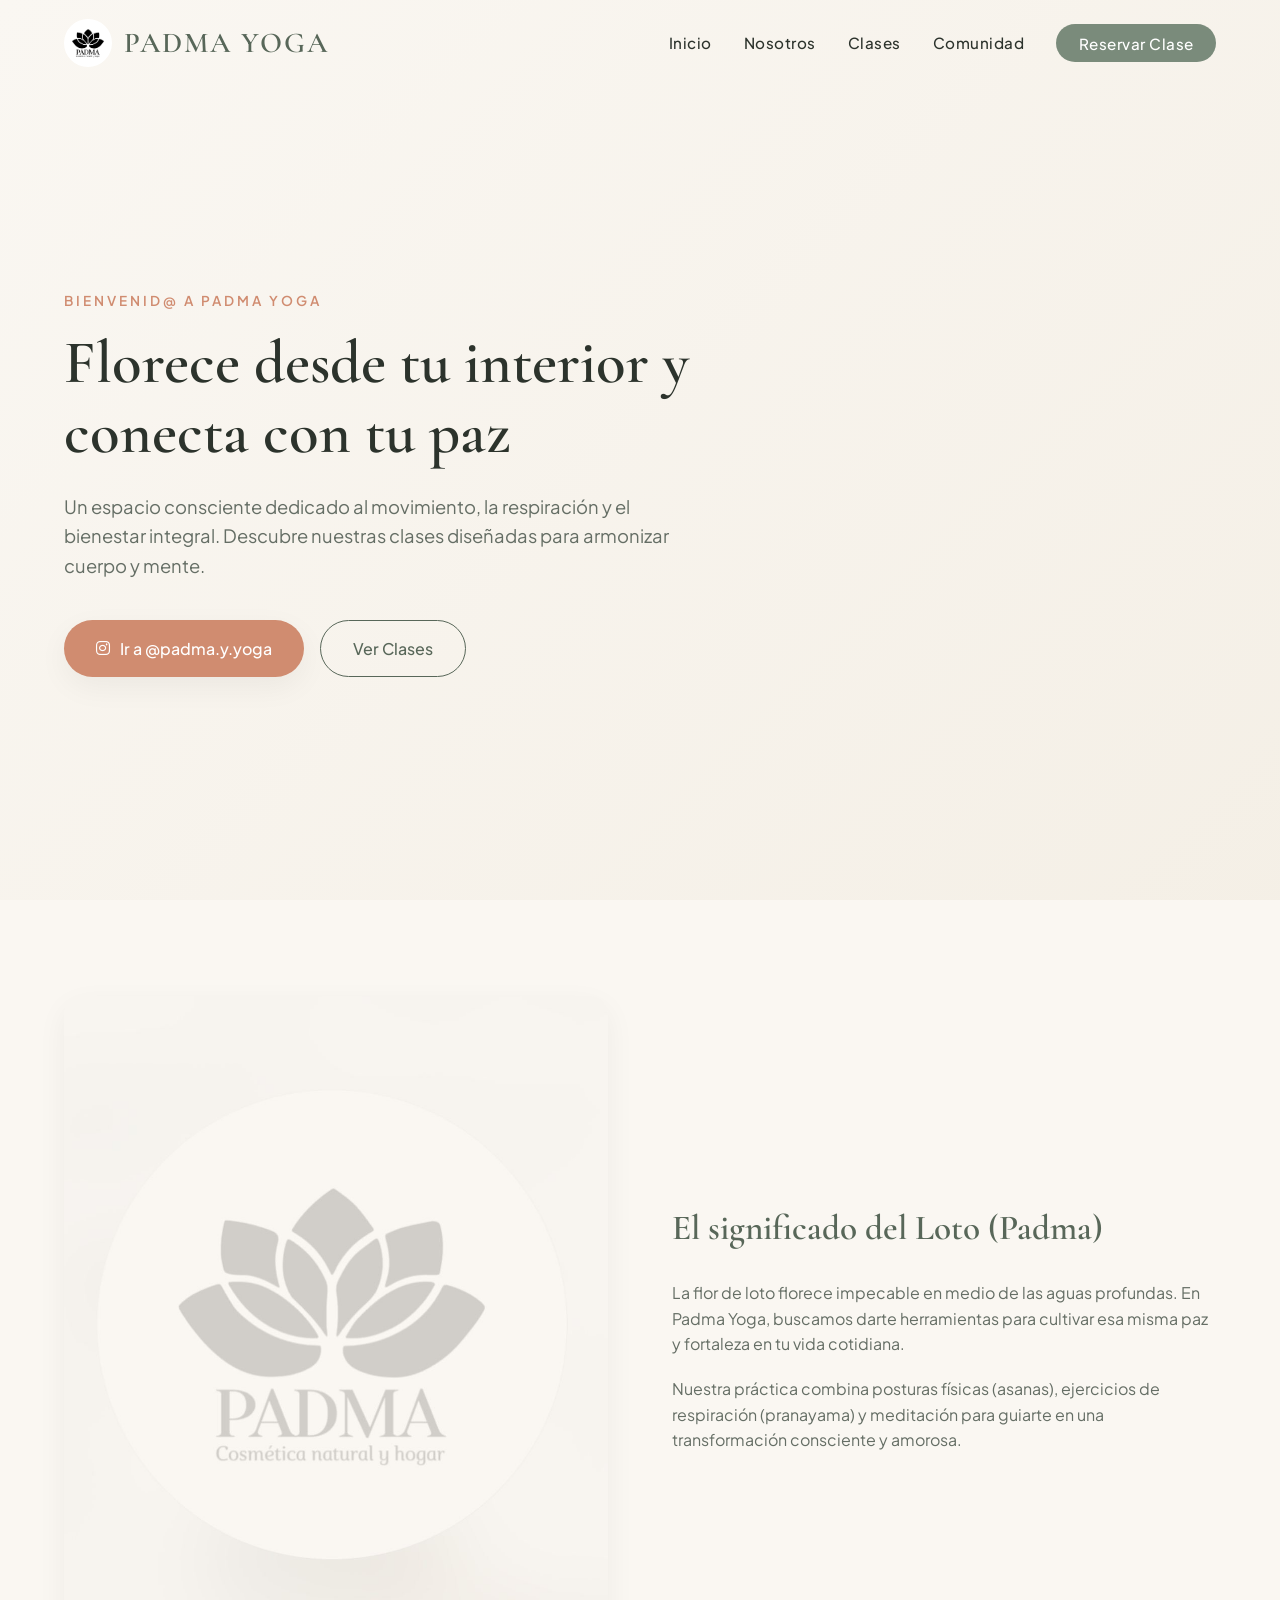
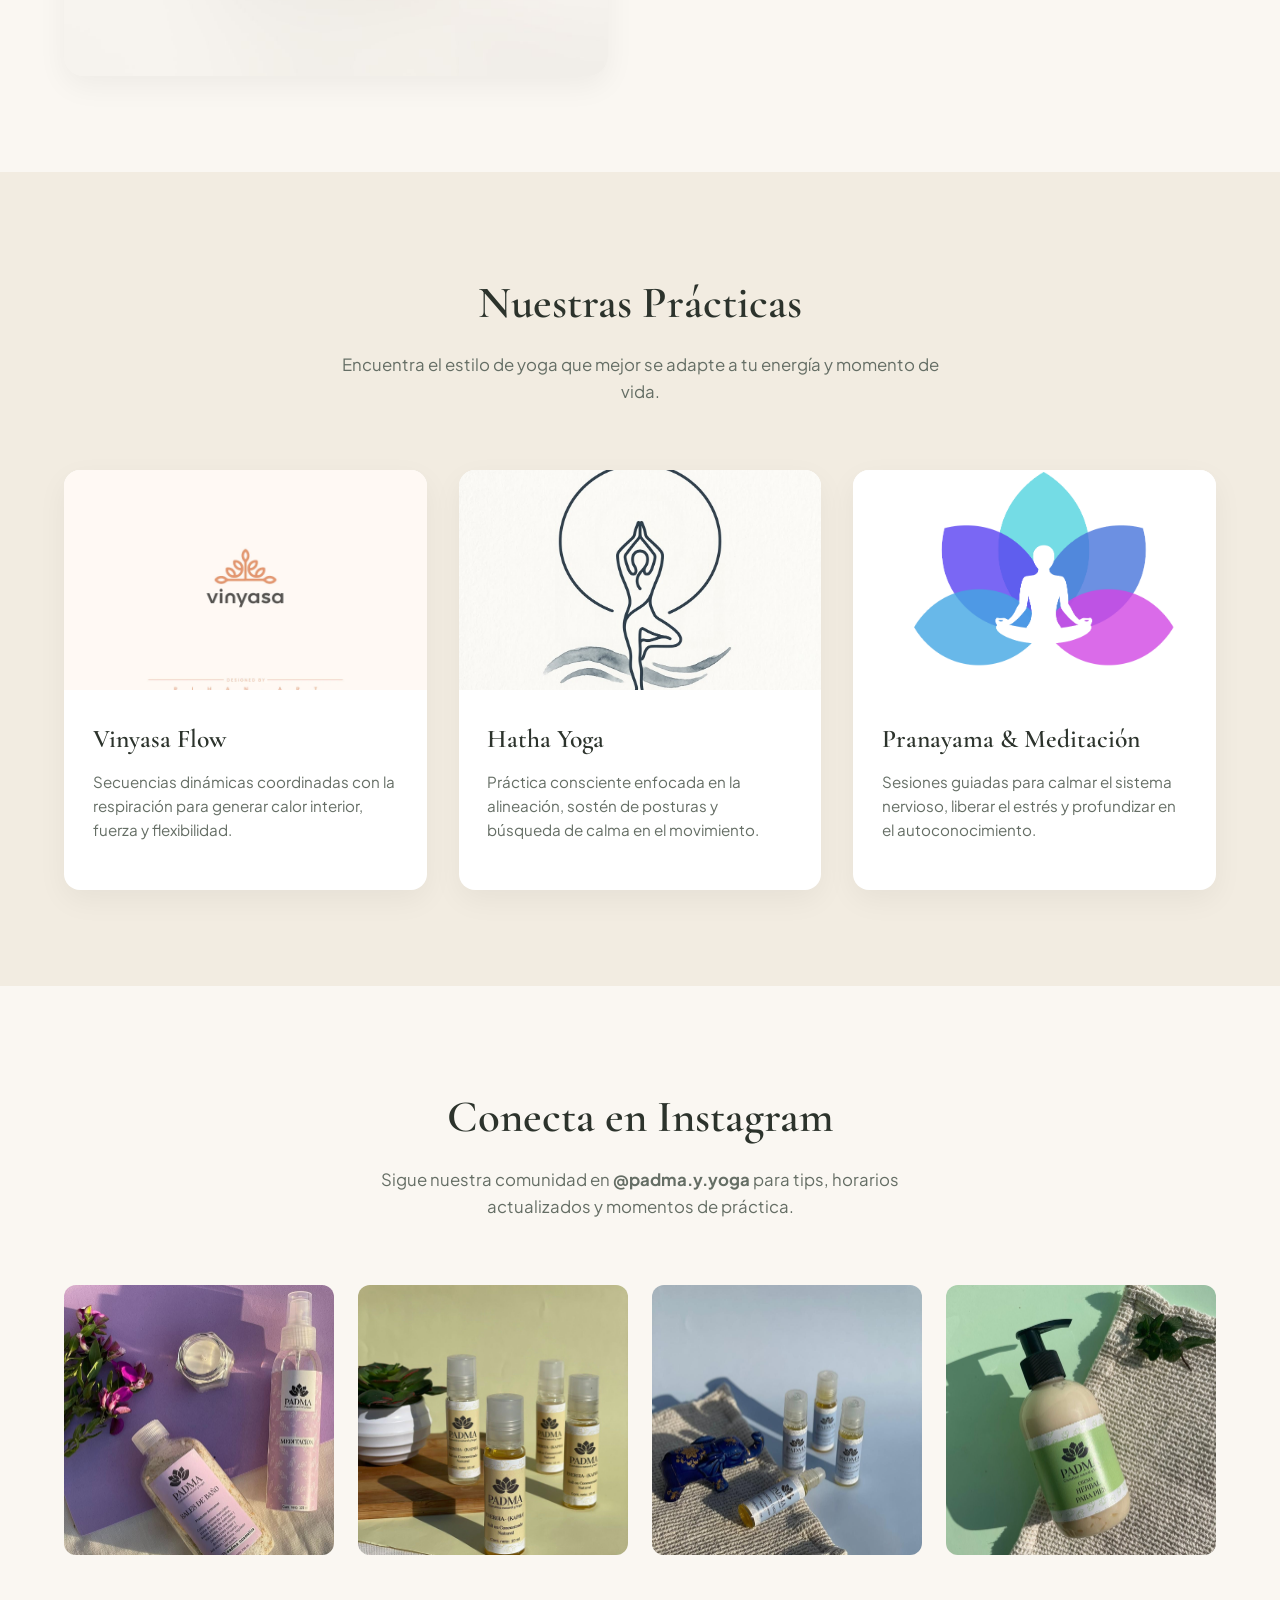
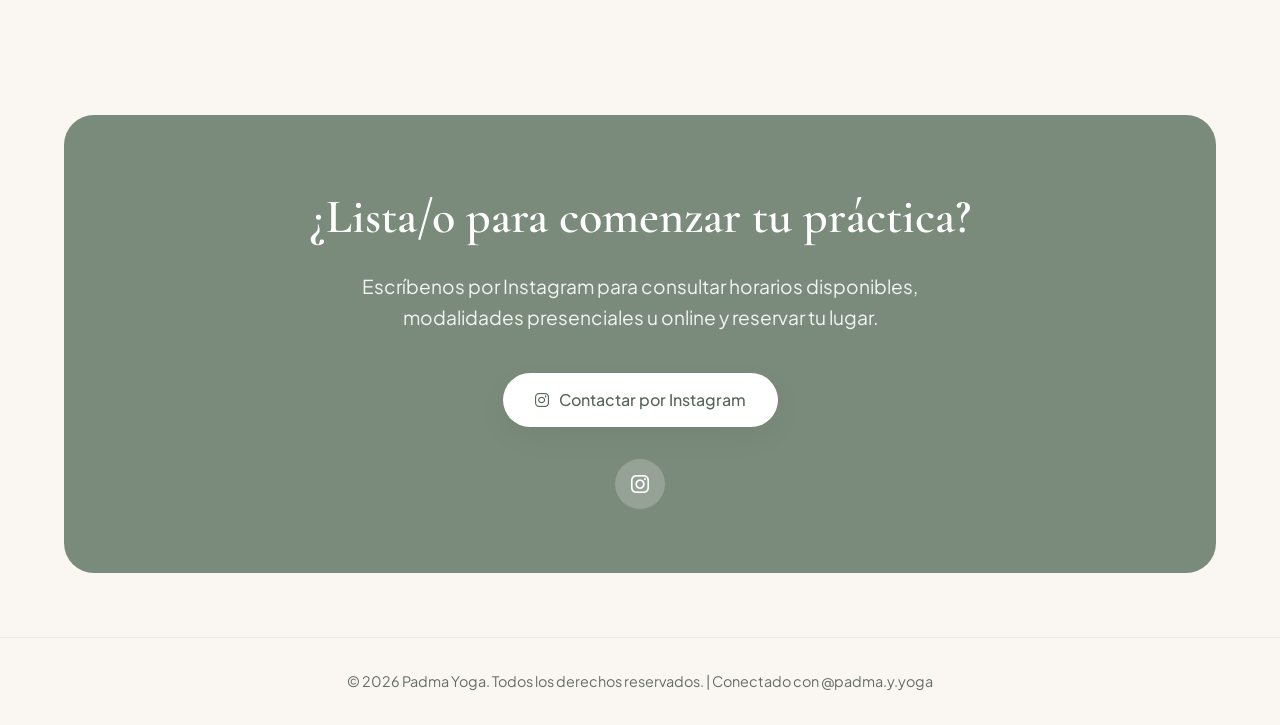
==== index.html @ 673129fe "version 0 generica" ====
<!DOCTYPE html>
<html lang="es">

<head>
    <meta charset="UTF-8">
    <meta name="viewport" content="width=device-width, initial-scale=1.0">
    <title>Padma Yoga | Encuentra tu paz interior</title>
    <!-- Google Fonts -->
    <link rel="preconnect" href="https://fonts.googleapis.com">
    <link rel="preconnect" href="https://fonts.gstatic.com" crossorigin>
    <link
        href="https://fonts.googleapis.com/css2?family=Cormorant+Garamond:ital,wght@0,400;0,600;1,400&family=Plus+Jakarta+Sans:wght@300;400;500;600&display=swap"
        rel="stylesheet">
    <!-- Font Awesome Icons -->
    <link rel="stylesheet" href="https://cdnjs.cloudflare.com/ajax/libs/font-awesome/6.4.0/css/all.min.css">

    <style>
        :root {
            --bg-primary: #FAF7F2;
            --bg-secondary: #F2ECE1;
            --accent-sage: #7A8B7B;
            --accent-sage-dark: #586759;
            --accent-terracotta: #D08C70;
            --text-main: #2C332C;
            --text-muted: #656E65;
            --white: #FFFFFF;
            --shadow-soft: 0 10px 30px rgba(0, 0, 0, 0.05);
            --transition-smooth: all 0.4s cubic-bezier(0.16, 1, 0.3, 1);
        }

        * {
            margin: 0;
            padding: 0;
            box-sizing: border-box;
        }

        html {
            scroll-behavior: smooth;
            font-size: 16px;
        }

        body {
            font-family: 'Plus Jakarta Sans', sans-serif;
            background-color: var(--bg-primary);
            color: var(--text-main);
            line-height: 1.6;
            overflow-x: hidden;
        }

        h1,
        h2,
        h3,
        h4,
        .brand-logo-text {
            font-family: 'Cormorant Garamond', serif;
            font-weight: 600;
        }

        /* --- Animations CSS --- */
        .reveal {
            opacity: 0;
            transform: translateY(30px);
            transition: var(--transition-smooth);
        }

        .reveal.active {
            opacity: 1;
            transform: translateY(0);
        }

        /* --- Header & Nav --- */
        header {
            position: fixed;
            top: 0;
            left: 0;
            width: 100%;
            padding: 1.2rem 5%;
            display: flex;
            justify-content: space-between;
            align-items: center;
            z-index: 1000;
            transition: var(--transition-smooth);
        }

        header.scrolled {
            background: rgba(250, 247, 242, 0.95);
            backdrop-filter: blur(10px);
            padding: 0.8rem 5%;
            box-shadow: 0 4px 20px rgba(0, 0, 0, 0.04);
        }

        .brand-logo {
            text-decoration: none;
            display: flex;
            align-items: center;
            gap: 12px;
        }

        /* Estilo para el Logo en Imagen */
        .brand-logo img {
            height: 48px;
            width: auto;
            object-fit: contain;
            border-radius: 50%;
        }

        .brand-logo-text {
            font-size: 1.8rem;
            letter-spacing: 2px;
            color: var(--accent-sage-dark);
        }

        nav ul {
            display: flex;
            list-style: none;
            gap: 2rem;
            align-items: center;
        }

        nav a {
            text-decoration: none;
            color: var(--text-main);
            font-weight: 500;
            font-size: 0.95rem;
            letter-spacing: 0.5px;
            transition: var(--transition-smooth);
            position: relative;
        }

        nav a::after {
            content: '';
            position: absolute;
            bottom: -5px;
            left: 0;
            width: 0;
            height: 2px;
            background-color: var(--accent-terracotta);
            transition: var(--transition-smooth);
        }

        nav a:hover::after {
            width: 100%;
        }

        .btn-nav {
            background-color: var(--accent-sage);
            color: var(--white) !important;
            padding: 0.6rem 1.4rem;
            border-radius: 50px;
            transition: var(--transition-smooth) !important;
        }

        .btn-nav:hover {
            background-color: var(--accent-sage-dark);
            transform: translateY(-2px);
        }

        .btn-nav::after {
            display: none;
        }

        /* --- Hero Section --- */
        .hero {
            min-height: 100vh;
            display: flex;
            align-items: center;
            padding: 8rem 5% 4rem;
            position: relative;
            background: linear-gradient(135deg, rgba(250, 247, 242, 0.85) 0%, rgba(242, 236, 225, 0.7) 100%),
                url('https://images.unsplash.com/photo-1545205597-3d9d02c29597?auto=format&fit=crop&w=1920&q=80') center/cover no-repeat;
        }

        .hero-content {
            max-width: 650px;
        }

        .hero-tag {
            display: inline-block;
            text-transform: uppercase;
            font-size: 0.85rem;
            letter-spacing: 3px;
            color: var(--accent-terracotta);
            font-weight: 600;
            margin-bottom: 1rem;
        }

        .hero h1 {
            font-size: 3.8rem;
            line-height: 1.15;
            color: var(--text-main);
            margin-bottom: 1.5rem;
        }

        .hero p {
            font-size: 1.15rem;
            color: var(--text-muted);
            margin-bottom: 2.5rem;
        }

        .hero-btns {
            display: flex;
            gap: 1rem;
            flex-wrap: wrap;
        }

        .btn-primary {
            background-color: var(--accent-terracotta);
            color: var(--white);
            padding: 0.9rem 2rem;
            border-radius: 50px;
            text-decoration: none;
            font-weight: 500;
            display: inline-flex;
            align-items: center;
            gap: 10px;
            transition: var(--transition-smooth);
            box-shadow: var(--shadow-soft);
        }

        .btn-primary:hover {
            background-color: #b8755b;
            transform: translateY(-3px);
        }

        .btn-secondary {
            border: 1px solid var(--accent-sage-dark);
            color: var(--accent-sage-dark);
            padding: 0.9rem 2rem;
            border-radius: 50px;
            text-decoration: none;
            font-weight: 500;
            transition: var(--transition-smooth);
        }

        .btn-secondary:hover {
            background-color: var(--accent-sage);
            color: var(--white);
            border-color: var(--accent-sage);
        }

        /* --- Section Styling --- */
        section {
            padding: 6rem 5%;
        }

        .section-header {
            text-align: center;
            max-width: 600px;
            margin: 0 auto 4rem;
        }

        .section-header h2 {
            font-size: 2.8rem;
            margin-bottom: 0.8rem;
            color: var(--text-main);
        }

        .section-header p {
            color: var(--text-muted);
            font-size: 1.05rem;
        }

        /* --- About Section --- */
        .about-grid {
            display: grid;
            grid-template-columns: 1fr 1fr;
            gap: 4rem;
            align-items: center;
        }

        .about-image {
            position: relative;
            border-radius: 20px;
            overflow: hidden;
            box-shadow: var(--shadow-soft);
        }

        .about-image img {
            width: 100%;
            height: 100%;
            object-fit: cover;
            display: block;
            transition: var(--transition-smooth);
        }

        .about-image:hover img {
            transform: scale(1.03);
        }

        .about-text h3 {
            font-size: 2.2rem;
            margin-bottom: 1.5rem;
            color: var(--accent-sage-dark);
        }

        .about-text p {
            margin-bottom: 1.2rem;
            color: var(--text-muted);
        }

        /* --- Classes Section --- */
        .classes {
            background-color: var(--bg-secondary);
        }

        .classes-grid {
            display: grid;
            grid-template-columns: repeat(auto-fit, minmax(280px, 1fr));
            gap: 2rem;
        }

        .class-card {
            background: var(--white);
            border-radius: 16px;
            overflow: hidden;
            box-shadow: var(--shadow-soft);
            transition: var(--transition-smooth);
        }

        .class-card:hover {
            transform: translateY(-8px);
        }

        .class-img {
            height: 220px;
            overflow: hidden;
        }

        .class-img img {
            width: 100%;
            height: 100%;
            object-fit: cover;
            transition: var(--transition-smooth);
        }

        .class-card:hover .class-img img {
            transform: scale(1.05);
        }

        .class-info {
            padding: 1.8rem;
        }

        .class-info h3 {
            font-size: 1.6rem;
            margin-bottom: 0.6rem;
        }

        .class-info p {
            color: var(--text-muted);
            font-size: 0.95rem;
            margin-bottom: 1.2rem;
        }

        /* --- Instagram Feed --- */
        .insta-feed {
            text-align: center;
        }

        .insta-grid {
            display: grid;
            grid-template-columns: repeat(auto-fit, minmax(200px, 1fr));
            gap: 1.5rem;
            margin-top: 2rem;
        }

        .insta-item {
            position: relative;
            border-radius: 12px;
            overflow: hidden;
            aspect-ratio: 1;
        }

        .insta-item img {
            width: 100%;
            height: 100%;
            object-fit: cover;
            transition: var(--transition-smooth);
        }

        .insta-overlay {
            position: absolute;
            inset: 0;
            background: rgba(122, 139, 123, 0.85);
            display: flex;
            align-items: center;
            justify-content: center;
            opacity: 0;
            transition: var(--transition-smooth);
            color: var(--white);
            font-size: 1.8rem;
        }

        .insta-item:hover .insta-overlay {
            opacity: 1;
        }

        .insta-item:hover img {
            transform: scale(1.08);
        }

        /* --- Contact Section --- */
        .contact {
            background-color: var(--accent-sage);
            color: var(--white);
            border-radius: 30px;
            margin: 4rem 5%;
            padding: 4rem 3rem;
            text-align: center;
        }

        .contact h2 {
            color: var(--white);
            font-size: 3rem;
            margin-bottom: 1rem;
        }

        .contact p {
            font-size: 1.2rem;
            max-width: 600px;
            margin: 0 auto 2.5rem;
            opacity: 0.9;
        }

        .social-links {
            display: flex;
            justify-content: center;
            gap: 1.5rem;
            margin-top: 2rem;
        }

        .social-btn {
            width: 50px;
            height: 50px;
            border-radius: 50%;
            background: rgba(255, 255, 255, 0.2);
            color: var(--white);
            display: flex;
            align-items: center;
            justify-content: center;
            font-size: 1.3rem;
            text-decoration: none;
            transition: var(--transition-smooth);
        }

        .social-btn:hover {
            background: var(--white);
            color: var(--accent-sage-dark);
            transform: translateY(-4px);
        }

        /* --- Footer --- */
        footer {
            text-align: center;
            padding: 2rem 5%;
            color: var(--text-muted);
            font-size: 0.9rem;
            border-top: 1px solid rgba(0, 0, 0, 0.05);
        }

        @media (max-width: 768px) {
            header {
                padding: 1rem 5%;
            }

            nav ul {
                display: none;
            }

            .hero h1 {
                font-size: 2.8rem;
            }

            .about-grid {
                grid-template-columns: 1fr;
            }

            .contact h2 {
                font-size: 2.2rem;
            }
        }
    </style>
</head>

<body>

    <!-- Header Navigation -->
    <header id="header">
        <a href="#" class="brand-logo">
            <!-- REEMPLAZAR CON LA FOTO DE PERFIL / LOGO -->
            <img src="logo-padma.jpg" alt="Padma Yoga Logo">
            <span class="brand-logo-text">PADMA YOGA</span>
        </a>
        <nav>
            <ul>
                <li><a href="#inicio">Inicio</a></li>
                <li><a href="#nosotros">Nosotros</a></li>
                <li><a href="#clases">Clases</a></li>
                <li><a href="#comunidad">Comunidad</a></li>
                <li><a href="https://www.instagram.com/padma.y.yoga/" target="_blank" class="btn-nav">Reservar Clase</a>
                </li>
            </ul>
        </nav>
    </header>

    <!-- Hero Section -->
    <section class="hero" id="inicio">
        <div class="hero-content reveal">
            <span class="hero-tag">Bienvenid@ a Padma Yoga</span>
            <h1>Florece desde tu interior y conecta con tu paz</h1>
            <p>Un espacio consciente dedicado al movimiento, la respiración y el bienestar integral. Descubre nuestras
                clases diseñadas para armonizar cuerpo y mente.</p>
            <div class="hero-btns">
                <a href="https://www.instagram.com/padma.y.yoga/" target="_blank" class="btn-primary">
                    <i class="fa-brands fa-instagram"></i> Ir a @padma.y.yoga
                </a>
                <a href="#clases" class="btn-secondary">Ver Clases</a>
            </div>
        </div>
    </section>

    <!-- About Section -->
    <section id="nosotros">
        <div class="about-grid">
            <div class="about-image reveal">
                <!-- REEMPLAZAR CON UNA FOTO REAL DE TU PERFIL -->
                <img src="foto-nosotros.jpg" alt="Práctica en Padma Yoga">
            </div>
            <div class="about-text reveal">
                <h3>El significado del Loto (Padma)</h3>
                <p>La flor de loto florece impecable en medio de las aguas profundas. En Padma Yoga, buscamos darte
                    herramientas para cultivar esa misma paz y fortaleza en tu vida cotidiana.</p>
                <p>Nuestra práctica combina posturas físicas (asanas), ejercicios de respiración (pranayama) y
                    meditación para guiarte en una transformación consciente y amorosa.</p>
            </div>
        </div>
    </section>

    <!-- Classes Section -->
    <section class="classes" id="clases">
        <div class="section-header reveal">
            <h2>Nuestras Prácticas</h2>
            <p>Encuentra el estilo de yoga que mejor se adapte a tu energía y momento de vida.</p>
        </div>
        <div class="classes-grid">
            <div class="class-card reveal">
                <div class="class-img">
                    <img src="clase-vinyasa.jpg" alt="Vinyasa Flow">
                </div>
                <div class="class-info">
                    <h3>Vinyasa Flow</h3>
                    <p>Secuencias dinámicas coordinadas con la respiración para generar calor interior, fuerza y
                        flexibilidad.</p>
                </div>
            </div>
            <div class="class-card reveal">
                <div class="class-img">
                    <img src="clase-hatha.jpg" alt="Hatha Yoga">
                </div>
                <div class="class-info">
                    <h3>Hatha Yoga</h3>
                    <p>Práctica consciente enfocada en la alineación, sostén de posturas y búsqueda de calma en el
                        movimiento.</p>
                </div>
            </div>
            <div class="class-card reveal">
                <div class="class-img">
                    <img src="clase-meditacion.jpg" alt="Pranayama & Meditación">
                </div>
                <div class="class-info">
                    <h3>Pranayama & Meditación</h3>
                    <p>Sesiones guiadas para calmar el sistema nervioso, liberar el estrés y profundizar en el
                        autoconocimiento.</p>
                </div>
            </div>
        </div>
    </section>

    <!-- Instagram Section con Fotos Reales -->
    <section class="insta-feed" id="comunidad">
        <div class="section-header reveal">
            <h2>Conecta en Instagram</h2>
            <p>Sigue nuestra comunidad en <strong>@padma.y.yoga</strong> para tips, horarios actualizados y momentos de
                práctica.</p>
        </div>
        <div class="insta-grid">
            <a href="https://www.instagram.com/padma.y.yoga/" target="_blank" class="insta-item reveal">
                <img src="insta-1.jpg" alt="Publicación Padma Yoga 1">
                <div class="insta-overlay"><i class="fa-brands fa-instagram"></i></div>
            </a>
            <a href="https://www.instagram.com/padma.y.yoga/" target="_blank" class="insta-item reveal">
                <img src="insta-2.jpg" alt="Publicación Padma Yoga 2">
                <div class="insta-overlay"><i class="fa-brands fa-instagram"></i></div>
            </a>
            <a href="https://www.instagram.com/padma.y.yoga/" target="_blank" class="insta-item reveal">
                <img src="insta-3.jpg" alt="Publicación Padma Yoga 3">
                <div class="insta-overlay"><i class="fa-brands fa-instagram"></i></div>
            </a>
            <a href="https://www.instagram.com/padma.y.yoga/" target="_blank" class="insta-item reveal">
                <img src="insta-4.jpg" alt="Publicación Padma Yoga 4">
                <div class="insta-overlay"><i class="fa-brands fa-instagram"></i></div>
            </a>
        </div>
    </section>

    <!-- Contact Banner -->
    <section class="contact reveal">
        <h2>¿Lista/o para comenzar tu práctica?</h2>
        <p>Escríbenos por Instagram para consultar horarios disponibles, modalidades presenciales u online y reservar tu
            lugar.</p>
        <a href="https://www.instagram.com/padma.y.yoga/" target="_blank" class="btn-primary"
            style="background-color: var(--white); color: var(--accent-sage-dark);">
            <i class="fa-brands fa-instagram"></i> Contactar por Instagram
        </a>
        <div class="social-links">
            <a href="https://www.instagram.com/padma.y.yoga/" target="_blank" class="social-btn"><i
                    class="fa-brands fa-instagram"></i></a>
        </div>
    </section>

    <!-- Footer -->
    <footer>
        <p>&copy; 2026 Padma Yoga. Todos los derechos reservados. | Conectado con @padma.y.yoga</p>
    </footer>

    <!-- JavaScript para Efectos y Transiciones -->
    <script>
        const header = document.getElementById('header');
        window.addEventListener('scroll', () => {
            if (window.scrollY > 50) {
                header.classList.add('scrolled');
            } else {
                header.classList.remove('scrolled');
            }
        });

        const observerOptions = {
            threshold: 0.15,
            rootMargin: "0px 0px -50px 0px"
        };

        const observer = new IntersectionObserver((entries, observer) => {
            entries.forEach(entry => {
                if (entry.isIntersecting) {
                    entry.target.classList.add('active');
                    observer.unobserve(entry.target);
                }
            });
        }, observerOptions);

        document.querySelectorAll('.reveal').forEach(el => observer.observe(el));
    </script>
</body>

</html>
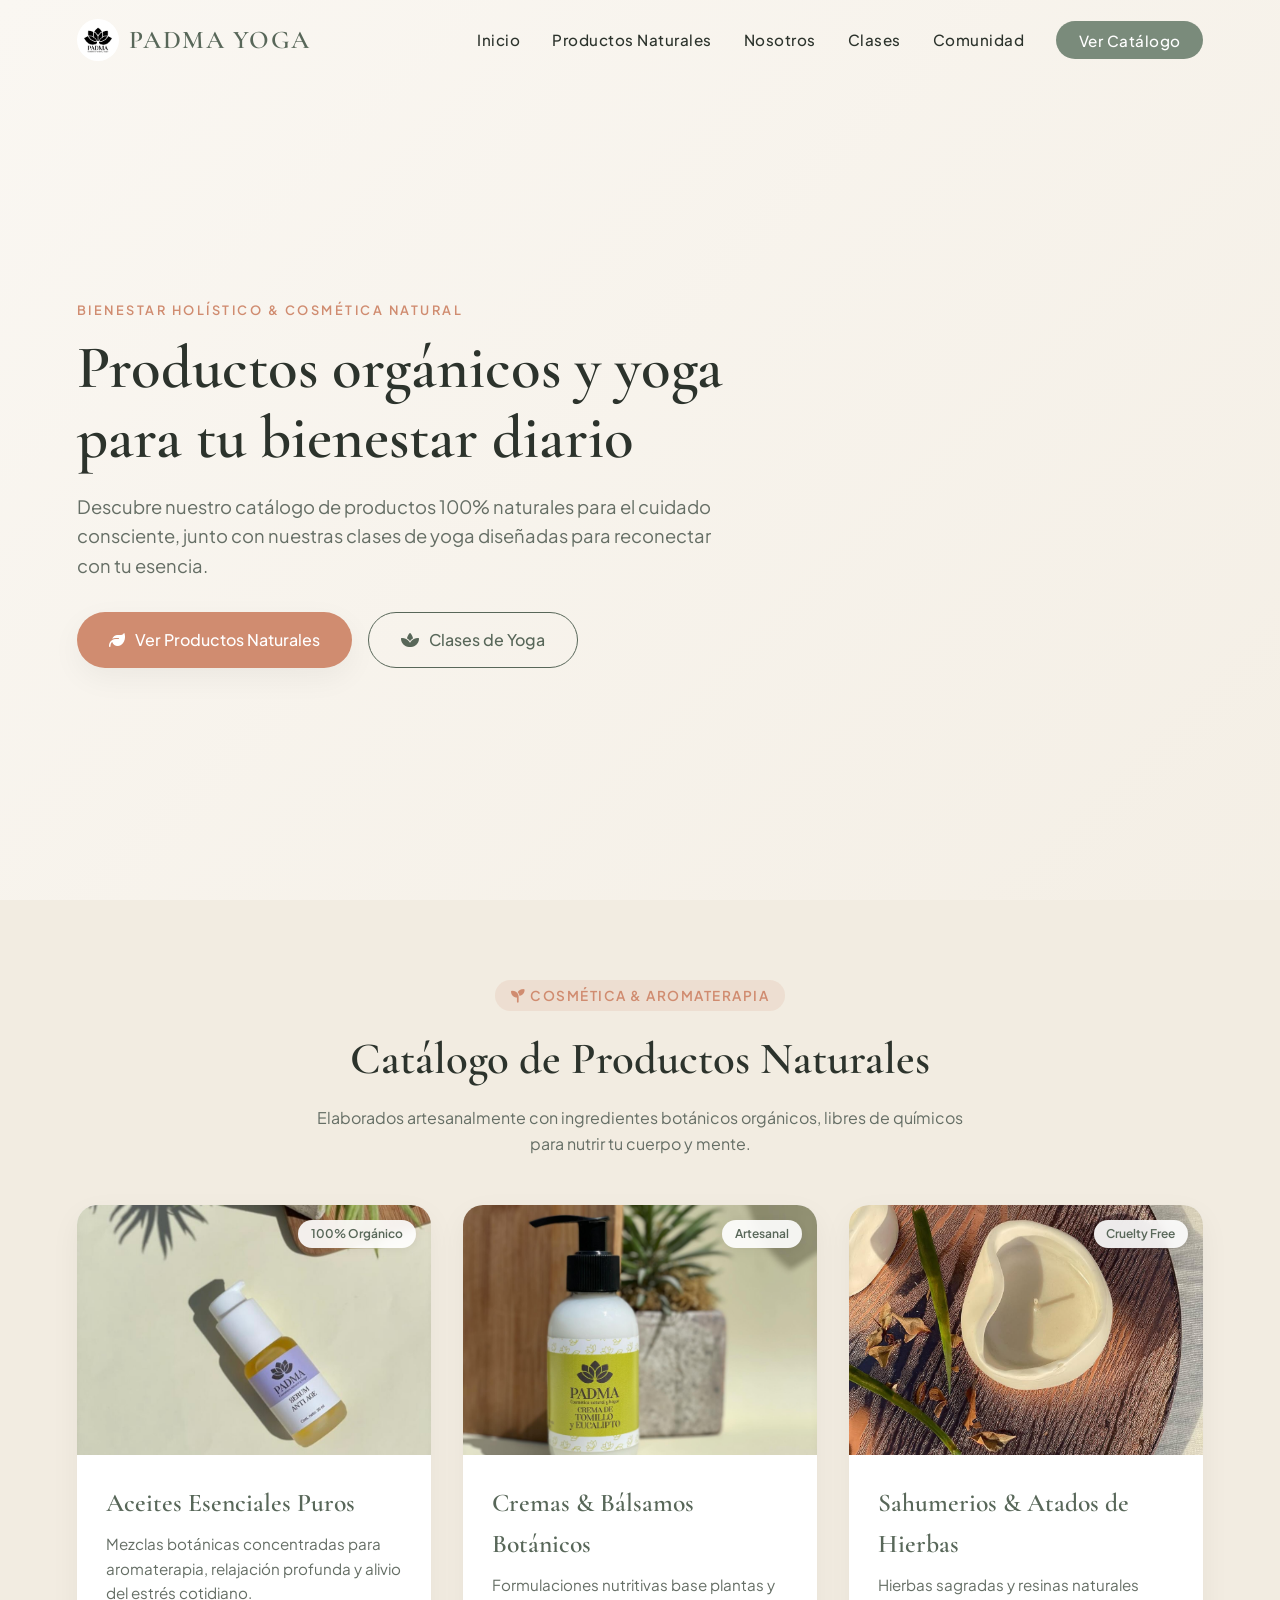
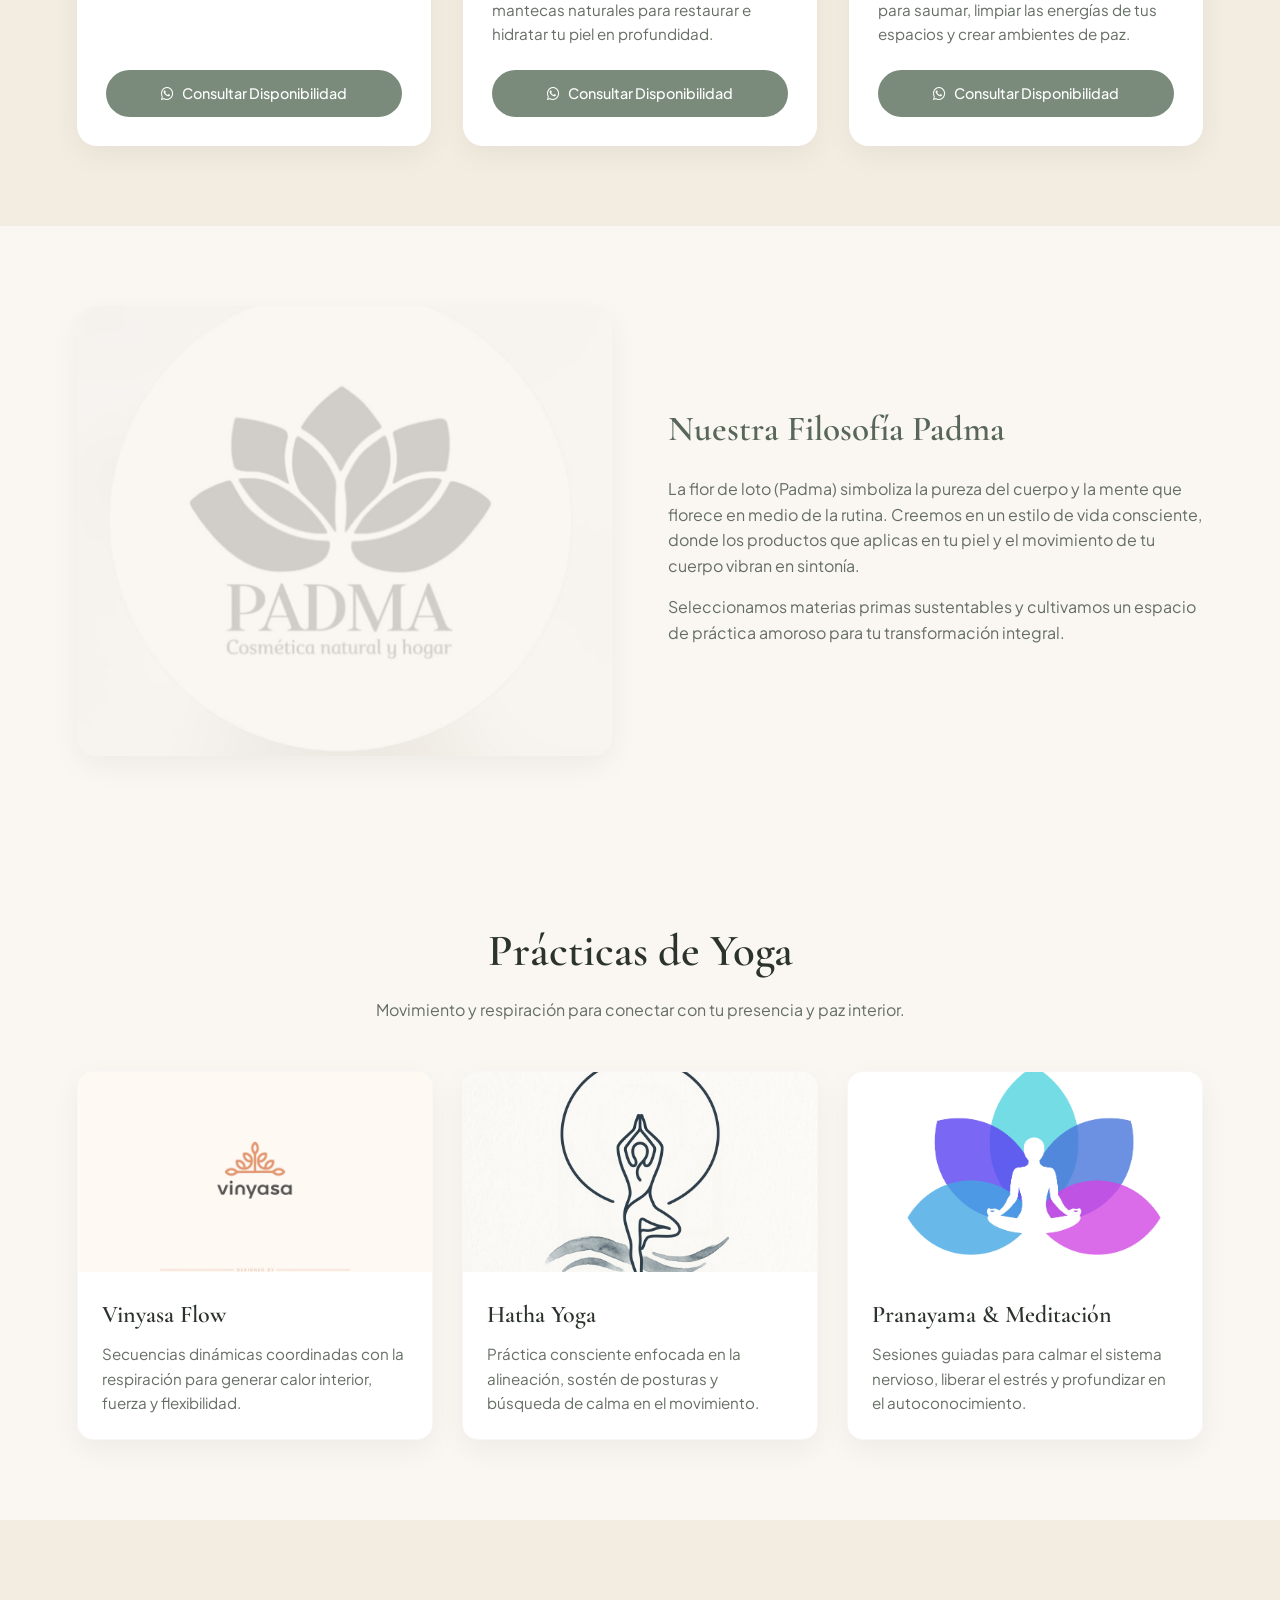
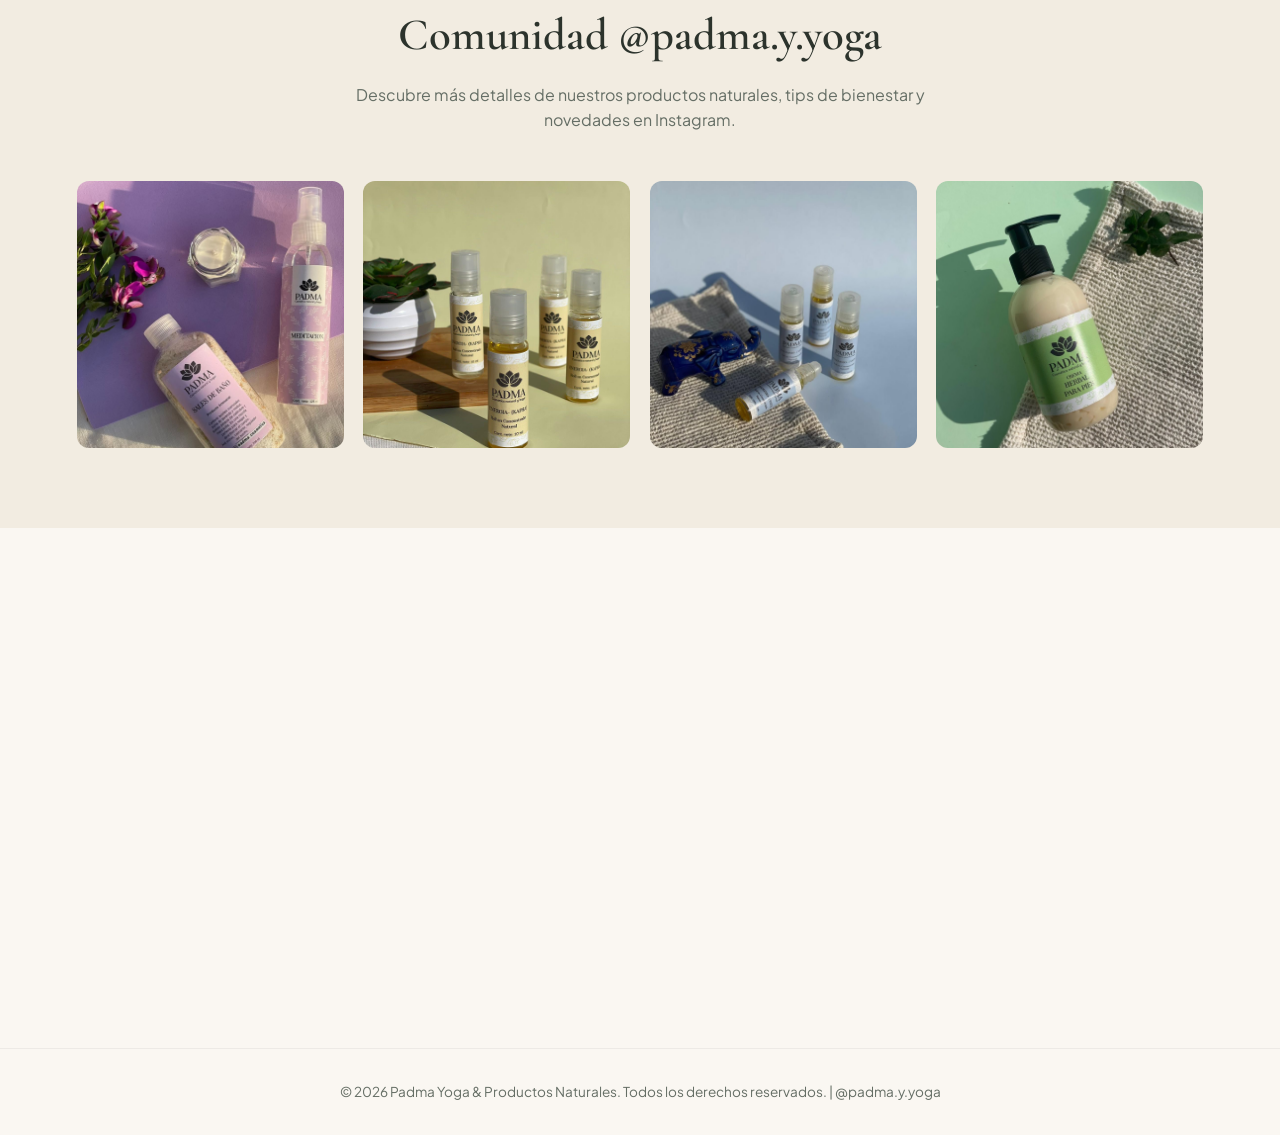
==== commit aa1c8074: "version 1.1" ====
--- a/index.html
+++ b/index.html
@@ -3,8 +3,8 @@
 
 <head>
     <meta charset="UTF-8">
-    <meta name="viewport" content="width=device-width, initial-scale=1.0">
-    <title>Padma Yoga | Encuentra tu paz interior</title>
+    <meta name="viewport" content="width=device-width, initial-scale=1.0, viewport-fit=cover">
+    <title>Padma Yoga & Productos Naturales | Bienestar Holístico</title>
     <!-- Google Fonts -->
     <link rel="preconnect" href="https://fonts.googleapis.com">
     <link rel="preconnect" href="https://fonts.gstatic.com" crossorigin>
@@ -32,6 +32,7 @@
             margin: 0;
             padding: 0;
             box-sizing: border-box;
+            -webkit-tap-highlight-color: transparent;
         }
 
         html {
@@ -45,6 +46,7 @@
             color: var(--text-main);
             line-height: 1.6;
             overflow-x: hidden;
+            padding-bottom: env(safe-area-inset-bottom);
         }
 
         h1,
@@ -74,7 +76,7 @@
             top: 0;
             left: 0;
             width: 100%;
-            padding: 1.2rem 5%;
+            padding: 1.2rem 6%;
             display: flex;
             justify-content: space-between;
             align-items: center;
@@ -84,8 +86,9 @@
 
         header.scrolled {
             background: rgba(250, 247, 242, 0.95);
-            backdrop-filter: blur(10px);
-            padding: 0.8rem 5%;
+            backdrop-filter: blur(12px);
+            -webkit-backdrop-filter: blur(12px);
+            padding: 0.8rem 6%;
             box-shadow: 0 4px 20px rgba(0, 0, 0, 0.04);
         }
 
@@ -93,21 +96,33 @@
             text-decoration: none;
             display: flex;
             align-items: center;
-            gap: 12px;
-        }
-
-        /* Estilo para el Logo en Imagen */
+            gap: 10px;
+            z-index: 1001;
+        }
+
         .brand-logo img {
-            height: 48px;
-            width: auto;
-            object-fit: contain;
+            height: 42px;
+            width: 42px;
+            object-fit: cover;
             border-radius: 50%;
         }
 
         .brand-logo-text {
-            font-size: 1.8rem;
-            letter-spacing: 2px;
+            font-size: 1.6rem;
+            letter-spacing: 1.5px;
             color: var(--accent-sage-dark);
+        }
+
+        /* Mobile Menu Toggle Button */
+        .menu-toggle {
+            display: none;
+            background: none;
+            border: none;
+            font-size: 1.5rem;
+            color: var(--accent-sage-dark);
+            cursor: pointer;
+            z-index: 1001;
+            padding: 5px;
         }
 
         nav ul {
@@ -164,9 +179,9 @@
             min-height: 100vh;
             display: flex;
             align-items: center;
-            padding: 8rem 5% 4rem;
+            padding: 8rem 6% 4rem;
             position: relative;
-            background: linear-gradient(135deg, rgba(250, 247, 242, 0.85) 0%, rgba(242, 236, 225, 0.7) 100%),
+            background: linear-gradient(135deg, rgba(250, 247, 242, 0.88) 0%, rgba(242, 236, 225, 0.75) 100%),
                 url('https://images.unsplash.com/photo-1545205597-3d9d02c29597?auto=format&fit=crop&w=1920&q=80') center/cover no-repeat;
         }
 
@@ -177,24 +192,24 @@
         .hero-tag {
             display: inline-block;
             text-transform: uppercase;
-            font-size: 0.85rem;
-            letter-spacing: 3px;
+            font-size: 0.8rem;
+            letter-spacing: 2.5px;
             color: var(--accent-terracotta);
             font-weight: 600;
-            margin-bottom: 1rem;
+            margin-bottom: 0.8rem;
         }
 
         .hero h1 {
-            font-size: 3.8rem;
+            font-size: clamp(2.4rem, 6vw, 3.8rem);
             line-height: 1.15;
             color: var(--text-main);
-            margin-bottom: 1.5rem;
+            margin-bottom: 1.2rem;
         }
 
         .hero p {
-            font-size: 1.15rem;
+            font-size: clamp(1rem, 2.5vw, 1.15rem);
             color: var(--text-muted);
-            margin-bottom: 2.5rem;
+            margin-bottom: 2rem;
         }
 
         .hero-btns {
@@ -212,6 +227,7 @@
             font-weight: 500;
             display: inline-flex;
             align-items: center;
+            justify-content: center;
             gap: 10px;
             transition: var(--transition-smooth);
             box-shadow: var(--shadow-soft);
@@ -229,6 +245,10 @@
             border-radius: 50px;
             text-decoration: none;
             font-weight: 500;
+            display: inline-flex;
+            align-items: center;
+            justify-content: center;
+            gap: 10px;
             transition: var(--transition-smooth);
         }
 
@@ -240,31 +260,142 @@
 
         /* --- Section Styling --- */
         section {
-            padding: 6rem 5%;
+            padding: 5rem 6%;
         }
 
         .section-header {
             text-align: center;
-            max-width: 600px;
-            margin: 0 auto 4rem;
+            max-width: 650px;
+            margin: 0 auto 3rem;
+        }
+
+        .section-header .tag-badge {
+            background: rgba(208, 140, 112, 0.15);
+            color: var(--accent-terracotta);
+            padding: 0.3rem 1rem;
+            border-radius: 20px;
+            font-size: 0.85rem;
+            font-weight: 600;
+            letter-spacing: 1.5px;
+            text-transform: uppercase;
+            display: inline-block;
+            margin-bottom: 0.8rem;
         }
 
         .section-header h2 {
-            font-size: 2.8rem;
-            margin-bottom: 0.8rem;
+            font-size: clamp(2.2rem, 5vw, 2.8rem);
+            margin-bottom: 0.6rem;
             color: var(--text-main);
         }
 
         .section-header p {
             color: var(--text-muted);
-            font-size: 1.05rem;
+            font-size: 1rem;
+        }
+
+        /* --- Products Section (Protagonista) --- */
+        .products {
+            background-color: var(--bg-secondary);
+        }
+
+        .products-grid {
+            display: grid;
+            grid-template-columns: repeat(auto-fit, minmax(280px, 1fr));
+            gap: 2rem;
+        }
+
+        .product-card {
+            background: var(--white);
+            border-radius: 20px;
+            overflow: hidden;
+            box-shadow: var(--shadow-soft);
+            transition: var(--transition-smooth);
+            display: flex;
+            flex-direction: column;
+            position: relative;
+        }
+
+        .product-card:hover {
+            transform: translateY(-8px);
+        }
+
+        .product-badge {
+            position: absolute;
+            top: 15px;
+            right: 15px;
+            background: rgba(255, 255, 255, 0.9);
+            backdrop-filter: blur(5px);
+            color: var(--accent-sage-dark);
+            font-size: 0.75rem;
+            font-weight: 600;
+            padding: 0.3rem 0.8rem;
+            border-radius: 30px;
+            box-shadow: 0 2px 10px rgba(0,0,0,0.05);
+            z-index: 2;
+        }
+
+        .product-img {
+            height: 250px;
+            overflow: hidden;
+            position: relative;
+        }
+
+        .product-img img {
+            width: 100%;
+            height: 100%;
+            object-fit: cover;
+            transition: var(--transition-smooth);
+        }
+
+        .product-card:hover .product-img img {
+            transform: scale(1.06);
+        }
+
+        .product-info {
+            padding: 1.8rem;
+            display: flex;
+            flex-direction: column;
+            flex-grow: 1;
+        }
+
+        .product-info h3 {
+            font-size: 1.6rem;
+            margin-bottom: 0.5rem;
+            color: var(--accent-sage-dark);
+        }
+
+        .product-info p {
+            color: var(--text-muted);
+            font-size: 0.95rem;
+            margin-bottom: 1.5rem;
+            flex-grow: 1;
+        }
+
+        .btn-consult {
+            background-color: var(--accent-sage);
+            color: var(--white);
+            text-decoration: none;
+            padding: 0.75rem 1.2rem;
+            border-radius: 50px;
+            font-weight: 500;
+            font-size: 0.9rem;
+            display: inline-flex;
+            align-items: center;
+            justify-content: center;
+            gap: 8px;
+            transition: var(--transition-smooth);
+            width: 100%;
+        }
+
+        .btn-consult:hover {
+            background-color: var(--accent-sage-dark);
         }
 
         /* --- About Section --- */
         .about-grid {
             display: grid;
             grid-template-columns: 1fr 1fr;
-            gap: 4rem;
+            gap: 3.5rem;
             align-items: center;
         }
 
@@ -278,35 +409,28 @@
         .about-image img {
             width: 100%;
             height: 100%;
+            max-height: 450px;
             object-fit: cover;
             display: block;
             transition: var(--transition-smooth);
         }
 
-        .about-image:hover img {
-            transform: scale(1.03);
-        }
-
         .about-text h3 {
-            font-size: 2.2rem;
-            margin-bottom: 1.5rem;
+            font-size: clamp(1.8rem, 4vw, 2.2rem);
+            margin-bottom: 1.2rem;
             color: var(--accent-sage-dark);
         }
 
         .about-text p {
-            margin-bottom: 1.2rem;
+            margin-bottom: 1rem;
             color: var(--text-muted);
         }
 
         /* --- Classes Section --- */
-        .classes {
-            background-color: var(--bg-secondary);
-        }
-
         .classes-grid {
             display: grid;
             grid-template-columns: repeat(auto-fit, minmax(280px, 1fr));
-            gap: 2rem;
+            gap: 1.8rem;
         }
 
         .class-card {
@@ -315,14 +439,11 @@
             overflow: hidden;
             box-shadow: var(--shadow-soft);
             transition: var(--transition-smooth);
-        }
-
-        .class-card:hover {
-            transform: translateY(-8px);
+            border: 1px solid rgba(0,0,0,0.03);
         }
 
         .class-img {
-            height: 220px;
+            height: 200px;
             overflow: hidden;
         }
 
@@ -333,34 +454,30 @@
             transition: var(--transition-smooth);
         }
 
-        .class-card:hover .class-img img {
-            transform: scale(1.05);
-        }
-
         .class-info {
-            padding: 1.8rem;
+            padding: 1.5rem;
         }
 
         .class-info h3 {
-            font-size: 1.6rem;
-            margin-bottom: 0.6rem;
+            font-size: 1.5rem;
+            margin-bottom: 0.5rem;
         }
 
         .class-info p {
             color: var(--text-muted);
             font-size: 0.95rem;
-            margin-bottom: 1.2rem;
         }
 
         /* --- Instagram Feed --- */
         .insta-feed {
             text-align: center;
+            background-color: var(--bg-secondary);
         }
 
         .insta-grid {
             display: grid;
-            grid-template-columns: repeat(auto-fit, minmax(200px, 1fr));
-            gap: 1.5rem;
+            grid-template-columns: repeat(4, 1fr);
+            gap: 1.2rem;
             margin-top: 2rem;
         }
 
@@ -395,43 +512,39 @@
             opacity: 1;
         }
 
-        .insta-item:hover img {
-            transform: scale(1.08);
-        }
-
         /* --- Contact Section --- */
         .contact {
             background-color: var(--accent-sage);
             color: var(--white);
-            border-radius: 30px;
-            margin: 4rem 5%;
-            padding: 4rem 3rem;
+            border-radius: 24px;
+            margin: 3rem 6%;
+            padding: 3.5rem 2rem;
             text-align: center;
         }
 
         .contact h2 {
             color: var(--white);
-            font-size: 3rem;
+            font-size: clamp(2rem, 5vw, 3rem);
             margin-bottom: 1rem;
         }
 
         .contact p {
-            font-size: 1.2rem;
+            font-size: 1.1rem;
             max-width: 600px;
-            margin: 0 auto 2.5rem;
-            opacity: 0.9;
+            margin: 0 auto 2rem;
+            opacity: 0.95;
         }
 
         .social-links {
             display: flex;
             justify-content: center;
-            gap: 1.5rem;
-            margin-top: 2rem;
+            gap: 1.2rem;
+            margin-top: 1.8rem;
         }
 
         .social-btn {
-            width: 50px;
-            height: 50px;
+            width: 48px;
+            height: 48px;
             border-radius: 50%;
             background: rgba(255, 255, 255, 0.2);
             color: var(--white);
@@ -443,40 +556,108 @@
             transition: var(--transition-smooth);
         }
 
-        .social-btn:hover {
-            background: var(--white);
-            color: var(--accent-sage-dark);
-            transform: translateY(-4px);
-        }
-
         /* --- Footer --- */
         footer {
             text-align: center;
-            padding: 2rem 5%;
+            padding: 2rem 6%;
             color: var(--text-muted);
-            font-size: 0.9rem;
+            font-size: 0.85rem;
             border-top: 1px solid rgba(0, 0, 0, 0.05);
         }
 
+        /* ==========================================
+           RESPONSIVE MOBILE DESIGN (iPhones 6" / <768px)
+        ========================================== */
         @media (max-width: 768px) {
             header {
                 padding: 1rem 5%;
             }
 
+            .brand-logo-text {
+                font-size: 1.4rem;
+            }
+
+            .menu-toggle {
+                display: block;
+                z-index: 1003;
+            }
+
+            nav {
+                position: absolute;
+            }
+
+            /* Off-canvas Navigation for Mobile */
             nav ul {
-                display: none;
-            }
-
-            .hero h1 {
-                font-size: 2.8rem;
+                position: fixed;
+                top: 0;
+                right: -100%;
+                width: 80%;
+                max-width: 320px;
+                height: 100vh;
+                background: var(--bg-primary);
+                flex-direction: column;
+                justify-content: center;
+                gap: 2rem;
+                padding: 2rem;
+                box-shadow: -10px 0 30px rgba(0,0,0,0.1);
+                transition: var(--transition-smooth);
+                z-index: 1002;
+            }
+
+            nav ul.active {
+                right: 0;
+            }
+
+            nav a {
+                font-size: 1.1rem;
+            }
+
+            .hero {
+                padding: 7.5rem 6% 3.5rem;
+                min-height: auto;
+                text-align: center;
+            }
+
+            .hero-btns {
+                flex-direction: column;
+                width: 100%;
+            }
+
+            .btn-primary, .btn-secondary {
+                width: 100%;
+                padding: 0.85rem 1.5rem;
+            }
+
+            section {
+                padding: 3.8rem 6%;
+            }
+
+            .products-grid {
+                grid-template-columns: 1fr;
             }
 
             .about-grid {
                 grid-template-columns: 1fr;
-            }
-
-            .contact h2 {
-                font-size: 2.2rem;
+                gap: 2rem;
+            }
+
+            .about-image img {
+                height: 280px;
+            }
+
+            .classes-grid {
+                grid-template-columns: 1fr;
+            }
+
+            /* 2 Columns for Instagram grid on iPhone */
+            .insta-grid {
+                grid-template-columns: repeat(2, 1fr);
+                gap: 0.8rem;
+            }
+
+            .contact {
+                margin: 2rem 4%;
+                padding: 2.5rem 1.2rem;
             }
         }
     </style>
@@ -487,18 +668,20 @@
     <!-- Header Navigation -->
     <header id="header">
         <a href="#" class="brand-logo">
-            <!-- REEMPLAZAR CON LA FOTO DE PERFIL / LOGO -->
             <img src="logo-padma.jpg" alt="Padma Yoga Logo">
             <span class="brand-logo-text">PADMA YOGA</span>
         </a>
+        <button class="menu-toggle" id="menuToggle" aria-label="Abrir menú">
+            <i class="fa-solid fa-bars"></i>
+        </button>
         <nav>
-            <ul>
-                <li><a href="#inicio">Inicio</a></li>
-                <li><a href="#nosotros">Nosotros</a></li>
-                <li><a href="#clases">Clases</a></li>
-                <li><a href="#comunidad">Comunidad</a></li>
-                <li><a href="https://www.instagram.com/padma.y.yoga/" target="_blank" class="btn-nav">Reservar Clase</a>
-                </li>
+            <ul id="navMenu">
+                <li><a href="#inicio" class="nav-link">Inicio</a></li>
+                <li><a href="#productos" class="nav-link">Productos Naturales</a></li>
+                <li><a href="#nosotros" class="nav-link">Nosotros</a></li>
+                <li><a href="#clases" class="nav-link">Clases</a></li>
+                <li><a href="#comunidad" class="nav-link">Comunidad</a></li>
+                <li><a href="#productos" class="btn-nav">Ver Catálogo</a></li>
             </ul>
         </nav>
     </header>
@@ -506,15 +689,72 @@
     <!-- Hero Section -->
     <section class="hero" id="inicio">
         <div class="hero-content reveal">
-            <span class="hero-tag">Bienvenid@ a Padma Yoga</span>
-            <h1>Florece desde tu interior y conecta con tu paz</h1>
-            <p>Un espacio consciente dedicado al movimiento, la respiración y el bienestar integral. Descubre nuestras
-                clases diseñadas para armonizar cuerpo y mente.</p>
+            <span class="hero-tag">Bienestar Holístico & Cosmética Natural</span>
+            <h1>Productos orgánicos y yoga para tu bienestar diario</h1>
+            <p>Descubre nuestro catálogo de productos 100% naturales para el cuidado consciente, junto con nuestras clases de yoga diseñadas para reconectar con tu esencia.</p>
             <div class="hero-btns">
-                <a href="https://www.instagram.com/padma.y.yoga/" target="_blank" class="btn-primary">
-                    <i class="fa-brands fa-instagram"></i> Ir a @padma.y.yoga
+                <a href="#productos" class="btn-primary">
+                    <i class="fa-solid fa-leaf"></i> Ver Productos Naturales
                 </a>
-                <a href="#clases" class="btn-secondary">Ver Clases</a>
+                <a href="#clases" class="btn-secondary">
+                    <i class="fa-solid fa-spa"></i> Clases de Yoga
+                </a>
+            </div>
+        </div>
+    </section>
+
+    <!-- Products Catalog Section (Sección Principal Protagónica) -->
+    <section class="products" id="productos">
+        <div class="section-header reveal">
+            <span class="tag-badge"><i class="fa-solid fa-seedling"></i> Cosmética & Aromaterapia</span>
+            <h2>Catálogo de Productos Naturales</h2>
+            <p>Elaborados artesanalmente con ingredientes botánicos orgánicos, libres de químicos para nutrir tu cuerpo y mente.</p>
+        </div>
+        
+        <div class="products-grid">
+            <!-- Producto 1 -->
+            <div class="product-card reveal">
+                <span class="product-badge">100% Orgánico</span>
+                <div class="product-img">
+                    <img src="producto-aceites.jpg" alt="Aceites Esenciales">
+                </div>
+                <div class="product-info">
+                    <h3>Aceites Esenciales Puros</h3>
+                    <p>Mezclas botánicas concentradas para aromaterapia, relajación profunda y alivio del estrés cotidiano.</p>
+                    <a href="https://wa.me/?text=Hola!%20Quiero%20consultar%20sobre%20los%20Aceites%20Esenciales%20Puros" target="_blank" class="btn-consult">
+                        <i class="fa-brands fa-whatsapp"></i> Consultar Disponibilidad
+                    </a>
+                </div>
+            </div>
+
+            <!-- Producto 2 -->
+            <div class="product-card reveal">
+                <span class="product-badge">Artesanal</span>
+                <div class="product-img">
+                    <img src="producto-cremas.jpg" alt="Cremas Botanicas">
+                </div>
+                <div class="product-info">
+                    <h3>Cremas & Bálsamos Botánicos</h3>
+                    <p>Formulaciones nutritivas base plantas y mantecas naturales para restaurar e hidratar tu piel en profundidad.</p>
+                    <a href="https://wa.me/?text=Hola!%20Quiero%20consultar%20sobre%20las%20Cremas%20y%20Bálsamos%20Botánicos" target="_blank" class="btn-consult">
+                        <i class="fa-brands fa-whatsapp"></i> Consultar Disponibilidad
+                    </a>
+                </div>
+            </div>
+
+            <!-- Producto 3 -->
+            <div class="product-card reveal">
+                <span class="product-badge">Cruelty Free</span>
+                <div class="product-img">
+                    <img src="producto-sahumerios.jpg" alt="Sahumerios Naturales">
+                </div>
+                <div class="product-info">
+                    <h3>Sahumerios & Atados de Hierbas</h3>
+                    <p>Hierbas sagradas y resinas naturales para saumar, limpiar las energías de tus espacios y crear ambientes de paz.</p>
+                    <a href="https://wa.me/?text=Hola!%20Quiero%20consultar%20sobre%20los%20Sahumerios%20y%20Atados%20de%20Hierbas" target="_blank" class="btn-consult">
+                        <i class="fa-brands fa-whatsapp"></i> Consultar Disponibilidad
+                    </a>
+                </div>
             </div>
         </div>
     </section>
@@ -523,15 +763,12 @@
     <section id="nosotros">
         <div class="about-grid">
             <div class="about-image reveal">
-                <!-- REEMPLAZAR CON UNA FOTO REAL DE TU PERFIL -->
-                <img src="foto-nosotros.jpg" alt="Práctica en Padma Yoga">
+                <img src="foto-nosotros.jpg" alt="Espacio Padma Yoga">
             </div>
             <div class="about-text reveal">
-                <h3>El significado del Loto (Padma)</h3>
-                <p>La flor de loto florece impecable en medio de las aguas profundas. En Padma Yoga, buscamos darte
-                    herramientas para cultivar esa misma paz y fortaleza en tu vida cotidiana.</p>
-                <p>Nuestra práctica combina posturas físicas (asanas), ejercicios de respiración (pranayama) y
-                    meditación para guiarte en una transformación consciente y amorosa.</p>
+                <h3>Nuestra Filosofía Padma</h3>
+                <p>La flor de loto (Padma) simboliza la pureza del cuerpo y la mente que florece en medio de la rutina. Creemos en un estilo de vida consciente, donde los productos que aplicas en tu piel y el movimiento de tu cuerpo vibran en sintonía.</p>
+                <p>Seleccionamos materias primas sustentables y cultivamos un espacio de práctica amoroso para tu transformación integral.</p>
             </div>
         </div>
     </section>
@@ -539,8 +776,8 @@
     <!-- Classes Section -->
     <section class="classes" id="clases">
         <div class="section-header reveal">
-            <h2>Nuestras Prácticas</h2>
-            <p>Encuentra el estilo de yoga que mejor se adapte a tu energía y momento de vida.</p>
+            <h2>Prácticas de Yoga</h2>
+            <p>Movimiento y respiración para conectar con tu presencia y paz interior.</p>
         </div>
         <div class="classes-grid">
             <div class="class-card reveal">
@@ -549,8 +786,7 @@
                 </div>
                 <div class="class-info">
                     <h3>Vinyasa Flow</h3>
-                    <p>Secuencias dinámicas coordinadas con la respiración para generar calor interior, fuerza y
-                        flexibilidad.</p>
+                    <p>Secuencias dinámicas coordinadas con la respiración para generar calor interior, fuerza y flexibilidad.</p>
                 </div>
             </div>
             <div class="class-card reveal">
@@ -559,8 +795,7 @@
                 </div>
                 <div class="class-info">
                     <h3>Hatha Yoga</h3>
-                    <p>Práctica consciente enfocada en la alineación, sostén de posturas y búsqueda de calma en el
-                        movimiento.</p>
+                    <p>Práctica consciente enfocada en la alineación, sostén de posturas y búsqueda de calma en el movimiento.</p>
                 </div>
             </div>
             <div class="class-card reveal">
@@ -569,19 +804,17 @@
                 </div>
                 <div class="class-info">
                     <h3>Pranayama & Meditación</h3>
-                    <p>Sesiones guiadas para calmar el sistema nervioso, liberar el estrés y profundizar en el
-                        autoconocimiento.</p>
+                    <p>Sesiones guiadas para calmar el sistema nervioso, liberar el estrés y profundizar en el autoconocimiento.</p>
                 </div>
             </div>
         </div>
     </section>
 
-    <!-- Instagram Section con Fotos Reales -->
+    <!-- Instagram Section -->
     <section class="insta-feed" id="comunidad">
         <div class="section-header reveal">
-            <h2>Conecta en Instagram</h2>
-            <p>Sigue nuestra comunidad en <strong>@padma.y.yoga</strong> para tips, horarios actualizados y momentos de
-                práctica.</p>
+            <h2>Comunidad @padma.y.yoga</h2>
+            <p>Descubre más detalles de nuestros productos naturales, tips de bienestar y novedades en Instagram.</p>
         </div>
         <div class="insta-grid">
             <a href="https://www.instagram.com/padma.y.yoga/" target="_blank" class="insta-item reveal">
@@ -605,38 +838,66 @@
 
     <!-- Contact Banner -->
     <section class="contact reveal">
-        <h2>¿Lista/o para comenzar tu práctica?</h2>
-        <p>Escríbenos por Instagram para consultar horarios disponibles, modalidades presenciales u online y reservar tu
-            lugar.</p>
+        <h2>¿Quieres hacer un pedido o unirte a clase?</h2>
+        <p>Escríbenos por Instagram o WhatsApp para hacernos tu pedido de productos naturales o solicitar información sobre clases de yoga.</p>
         <a href="https://www.instagram.com/padma.y.yoga/" target="_blank" class="btn-primary"
             style="background-color: var(--white); color: var(--accent-sage-dark);">
-            <i class="fa-brands fa-instagram"></i> Contactar por Instagram
+            <i class="fa-brands fa-instagram"></i> Contactar vía Instagram
         </a>
         <div class="social-links">
             <a href="https://www.instagram.com/padma.y.yoga/" target="_blank" class="social-btn"><i
                     class="fa-brands fa-instagram"></i></a>
+            <a href="https://wa.me/" target="_blank" class="social-btn"><i
+                    class="fa-brands fa-whatsapp"></i></a>
         </div>
     </section>
 
     <!-- Footer -->
     <footer>
-        <p>&copy; 2026 Padma Yoga. Todos los derechos reservados. | Conectado con @padma.y.yoga</p>
+        <p>&copy; 2026 Padma Yoga & Productos Naturales. Todos los derechos reservados. | @padma.y.yoga</p>
     </footer>
 
-    <!-- JavaScript para Efectos y Transiciones -->
+    <!-- JavaScript -->
     <script>
+        // Header Blur on Scroll
         const header = document.getElementById('header');
         window.addEventListener('scroll', () => {
-            if (window.scrollY > 50) {
+            if (window.scrollY > 30) {
                 header.classList.add('scrolled');
             } else {
                 header.classList.remove('scrolled');
             }
         });
 
+        // Mobile Menu Toggle Logic
+        const menuToggle = document.getElementById('menuToggle');
+        const navMenu = document.getElementById('navMenu');
+        const menuIcon = menuToggle.querySelector('i');
+
+        menuToggle.addEventListener('click', () => {
+            navMenu.classList.toggle('active');
+            if (navMenu.classList.contains('active')) {
+                menuIcon.classList.remove('fa-bars');
+                menuIcon.classList.add('fa-xmark');
+            } else {
+                menuIcon.classList.remove('fa-xmark');
+                menuIcon.classList.add('fa-bars');
+            }
+        });
+
+        // Close Mobile Menu on Link Click
+        document.querySelectorAll('.nav-link').forEach(link => {
+            link.addEventListener('click', () => {
+                navMenu.classList.remove('active');
+                menuIcon.classList.remove('fa-xmark');
+                menuIcon.classList.add('fa-bars');
+            });
+        });
+
+        // IntersectionObserver for Reveal Animations on Scroll
         const observerOptions = {
-            threshold: 0.15,
-            rootMargin: "0px 0px -50px 0px"
+            threshold: 0.1,
+            rootMargin: "0px 0px -30px 0px"
         };
 
         const observer = new IntersectionObserver((entries, observer) => {
